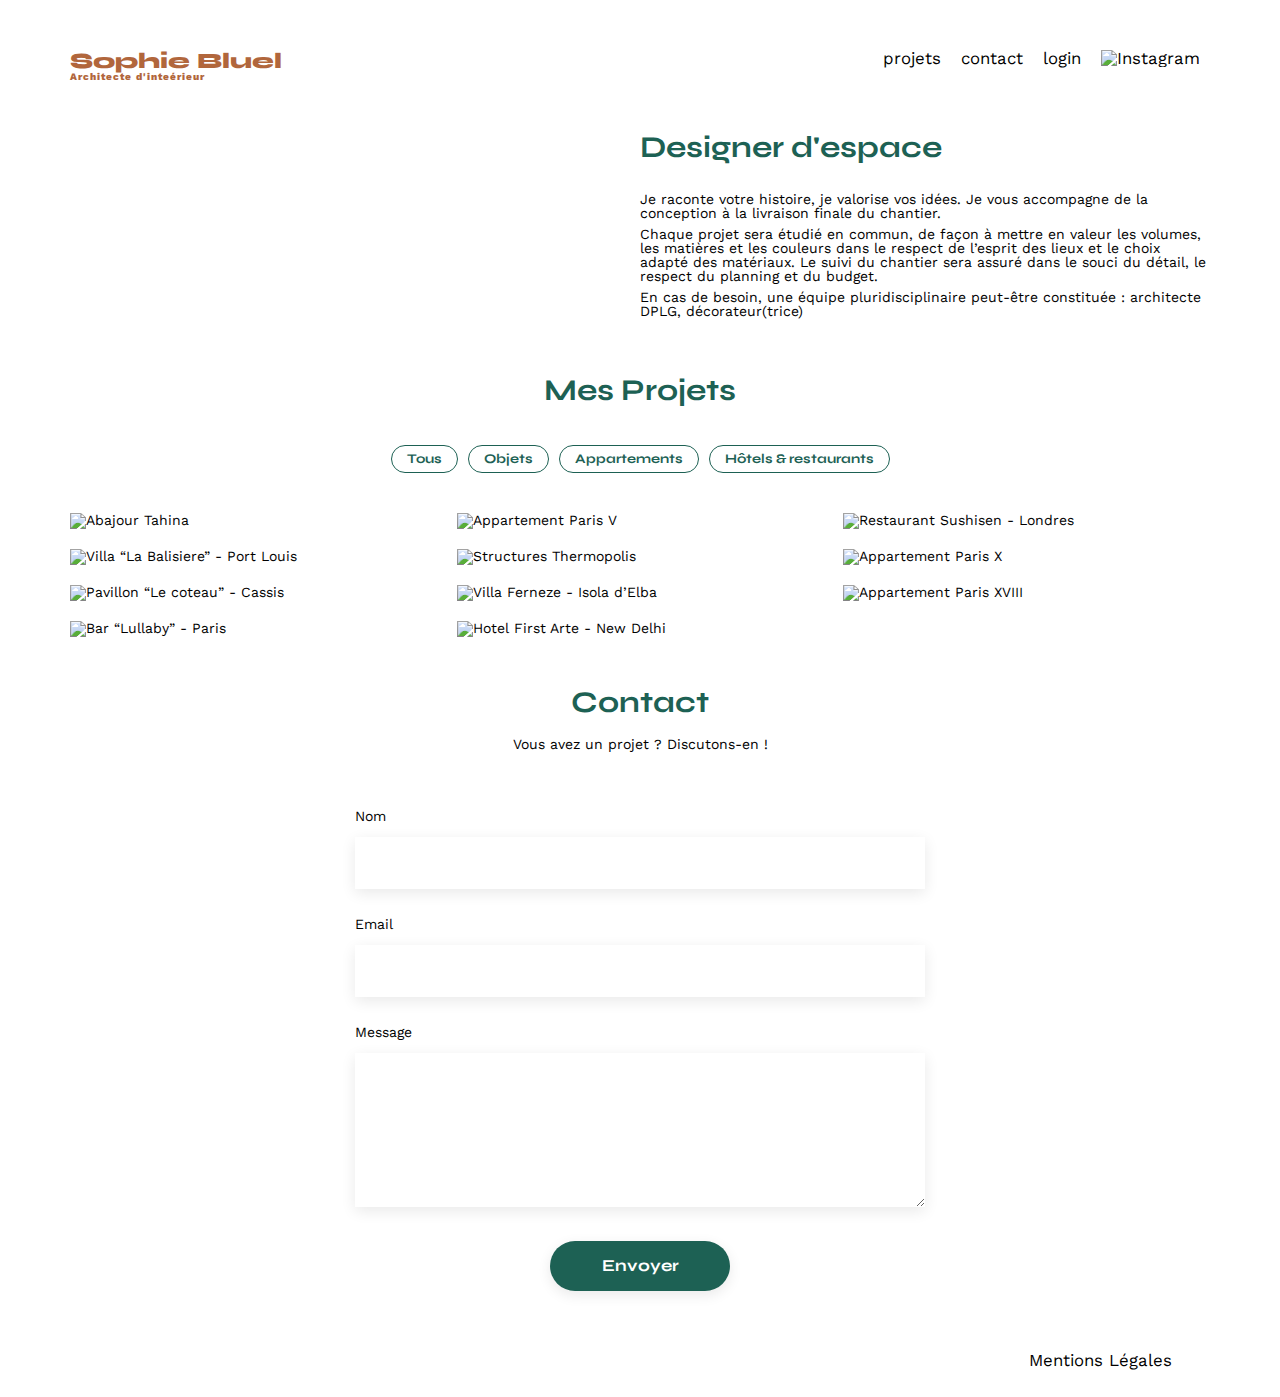
==== FrontEnd/index.html @ 772babca "first commit" ====
<!DOCTYPE html>
<html lang="fr">
<head>
	<meta charset="UTF-8">
	<title>Sophie Bluel - Architecte d'intérieur</title>
	<meta name="viewport" content="width=device-width, initial-scale=1.0">
	<link rel="preconnect" href="https://fonts.googleapis.com">
	<link rel="preconnect" href="https://fonts.gstatic.com" crossorigin>
	<link href="https://fonts.googleapis.com/css2?family=Syne:wght@700;800&family=Work+Sans&display=swap" rel="stylesheet">
	<meta name="description" content="">
	<link rel="stylesheet" href="./assets/style.css">
</head>
<body>
<header>
	<h1>Sophie Bluel <span>Architecte d'inteérieur</span></h1>
	<nav>
		<ul>
			<li><a href="./index.html">projets</a></li>
			<li><a href="./index.html#contact">contact</li>
			<li><a href="./login.html">login</a></li>
			<li><img src="./assets/icons/instagram.png" alt="Instagram"></li>
		</ul>
	</nav>
</header>
<main>
	<section id="introduction">
		<figure>
			<img src="./assets/images/sophie-bluel.png" alt="">
		</figure>
		<article>
			<h2>Designer d'espace</h2>
			<p>Je raconte votre histoire, je valorise vos idées. Je vous accompagne de la conception à la livraison finale du chantier.</p>
			<p>Chaque projet sera étudié en commun, de façon à mettre en valeur les volumes, les matières et les couleurs dans le respect de l’esprit des lieux et le choix adapté des matériaux. Le suivi du chantier sera assuré dans le souci du détail, le respect du planning et du budget.</p>
			<p>En cas de besoin, une équipe pluridisciplinaire peut-être constituée : architecte DPLG, décorateur(trice)</p>
		</article>
	</section>
	<section id="portfolio">
		<h2>Mes Projets</h2>
		<div class="filters">
			<button class="btn-filter">Tous</button>
			<button class="btn-filter">Objets</button>
			<button class="btn-filter">Appartements</button>
			<button class="btn-filter">Hôtels & restaurants</button>
		</div>
		<div class="gallery">
		</div>
	</section>
	<section id="contact">
		<h2>Contact</h2>
		<p>Vous avez un projet ? Discutons-en !</p>
		<form action="#" method="post">
			<label for="name">Nom</label>
			<input type="text" name="name" id="name">
			<label for="email">Email</label>
			<input type="email" name="email" id="email">
			<label for="message">Message</label>
			<textarea name="message" id="message" cols="30" rows="10"></textarea>
			<input type="submit" value="Envoyer"> 
		</form>
	</section>
</main>

<footer>
	<nav>
		<ul>
			<li>Mentions Légales</li>
		</ul>
	</nav>
</footer>
</body>
<script src="work.js" type="text/javascript"></script>
</html>
---- FrontEnd/assets/style.css ----
/* http://meyerweb.com/eric/tools/css/reset/
   v2.0 | 20110126
   License: none (public domain)
*/

html, body, div, span, applet, object, iframe,
h1, h2, h3, h4, h5, h6, p, blockquote, pre,
a, abbr, acronym, address, big, cite, code,
del, dfn, em, img, ins, kbd, q, s, samp,
small, strike, strong, sub, sup, tt, var,
b, u, i, center,
dl, dt, dd, ol, ul, li,
fieldset, form, label, legend,
table, caption, tbody, tfoot, thead, tr, th, td,
article, aside, canvas, details, embed,
figure, figcaption, footer, header, hgroup,
menu, nav, output, ruby, section, summary,
time, mark, audio, video {
	margin: 0;
	padding: 0;
	border: 0;
	font-size: 100%;
	font: inherit;
	vertical-align: baseline;
}
/* HTML5 display-role reset for older browsers */
article, aside, details, figcaption, figure,
footer, header, hgroup, menu, nav, section {
	display: block;
}
body {
	line-height: 1;
}
ol, ul {
	list-style: none;
}
blockquote, q {
	quotes: none;
}
blockquote:before, blockquote:after,
q:before, q:after {
	content: '';
	content: none;
}
table {
	border-collapse: collapse;
	border-spacing: 0;
}
/** end reset css**/
body {
	max-width: 1140px;
	margin:auto;
	font-family: 'Work Sans' ;
	font-size: 14px;
}
header {
	display: flex;
	justify-content: space-between;
	margin: 50px 0
}
section {
	margin: 50px 0
}

h1{
	display: flex;
	flex-direction: column;
	font-family: 'Syne';
	font-size: 22px;
	font-weight: 800;
	color: #B1663C
}

h1 > span {
	font-family: 'Work Sans';
	font-size:10px;
	letter-spacing: 0.1em;
;
}

h2{
	font-family: 'Syne';
	font-weight: 700;
	font-size: 30px;
	color: #1D6154
}
nav ul {
	display: flex;
	align-items: center;
	list-style-type: none;

}
nav li {
	padding: 0 10px;
	font-size: 1.2em;
}

li:hover {
	color: #B1663C;
}

a {
	text-decoration: none;
	color:black;
}

nav a:visited {
	color:black;
}

#introduction {
	display: flex;
	align-items: center;
}
#introduction figure {
	flex: 1
}
#introduction img {
	display: block;
	margin: auto;
	width: 80%;
}

#introduction article {
	flex: 1
}
#introduction h2 {
	margin-bottom: 1em;
}

#introduction p {
	margin-bottom: 0.5em;
}
#portfolio h2 {
	text-align: center;
	margin-bottom: 1em;
}
.gallery {
	width: 100%;
	display: grid;
	grid-template-columns: 1fr 1fr 1fr;
	grid-column-gap: 20px;
	grid-row-gap: 20px;
}

.gallery img {
	width: 100%;
}

.filters {
	display: flex;
	justify-content: center;
	margin:40px 10px;
	gap:10px;
}

.filters button {
	font-family: 'Syne';
	font-weight: 700;
	color: #1D6154;
	background-color: white;
	width: fit-content;
	padding:5px 15px;
	border: 1px solid #1D6154;
	text-align: center;
	border-radius: 60px;
}

.btn-filter:hover {
	color: white;
	background-color: #1D6154;
}

.btn-filter.active {
	color: white;
	background-color: #1D6154;
}

#contact {
	width: 50%;
margin: auto;
}
#contact > * {
	text-align: center;

}
#contact h2{
	margin-bottom: 20px;
}
#contact form {
	text-align: left;
	margin-top:30px;
	display: flex;
	flex-direction: column;
}

#contact input {
	height: 50px;
	font-size: 1.2em;
	border: none;
	box-shadow: 0px 4px 14px rgba(0, 0, 0, 0.09);
}
#contact label {
	margin: 2em 0 1em 0;
}
#contact textarea {
	border: none;
	box-shadow: 0px 4px 14px rgba(0, 0, 0, 0.09);
}

input[type="submit"]{
	font-family: 'Syne';
	font-weight: 700;
	color: white;
	background-color: #1D6154;
	margin : 2em auto ;
	width: 180px;
	text-align: center;
	border-radius: 60px ;
}

footer nav ul {
	display: flex;
	justify-content: flex-end;
	margin: 2em
}

/* Login */

.login-style {
	font-weight: bold;
	color: black;
}

#login-link:hover {
	color: black;
  }

.login-form {
	display: flex;
  	justify-content: center;
  	flex-direction: column;
  	align-items: center;
	margin: 150px 0 379px;
	padding: 20px;
	border-radius: 4px;
	background-color: #fff;
  }
  
  .form-title {
	text-align: center;
	font-size: 30px;
	color: #1D6154;
	margin-bottom: 30px;
  }
  
  .form-group {
	display: flex;
	flex-direction: column;
	margin-bottom: 20px;
  }
  
  .form-label {
	margin: 10px 0;
  }
  
  .form-input {
	width: 420px;
	height: 51px;
	padding: 0 10px 0 15px;
	box-shadow: 0px 4px 14px rgba(0, 0, 0, 0.1);
	border: none;
	outline: none;
	font-family: 'Work Sans', sans-serif;
	font-size: 14px;
	font-weight: 500;
  }
  
  .form-button {
	display: block;
	margin: 20px 0;
	background-color: #1D6154;
	color: #fff;
	border: none;
	padding: 10px 20px;
	border-radius: 60px;
	font-family: 'Syne', sans-serif;
	font-size: 14px;
  }
  
  .form-link {
	color: #000;
	text-decoration: underline;
	margin-top: 10px;
	display: block;
	text-align: center;
  }
  
  .form-error {
	color: #ff0000;
	margin-top: 20px;
	text-align: center;
	display: block;
  }
  
  #error-message {
	color: #ff0000;
	margin-top: 35px;
	display: none;
  }
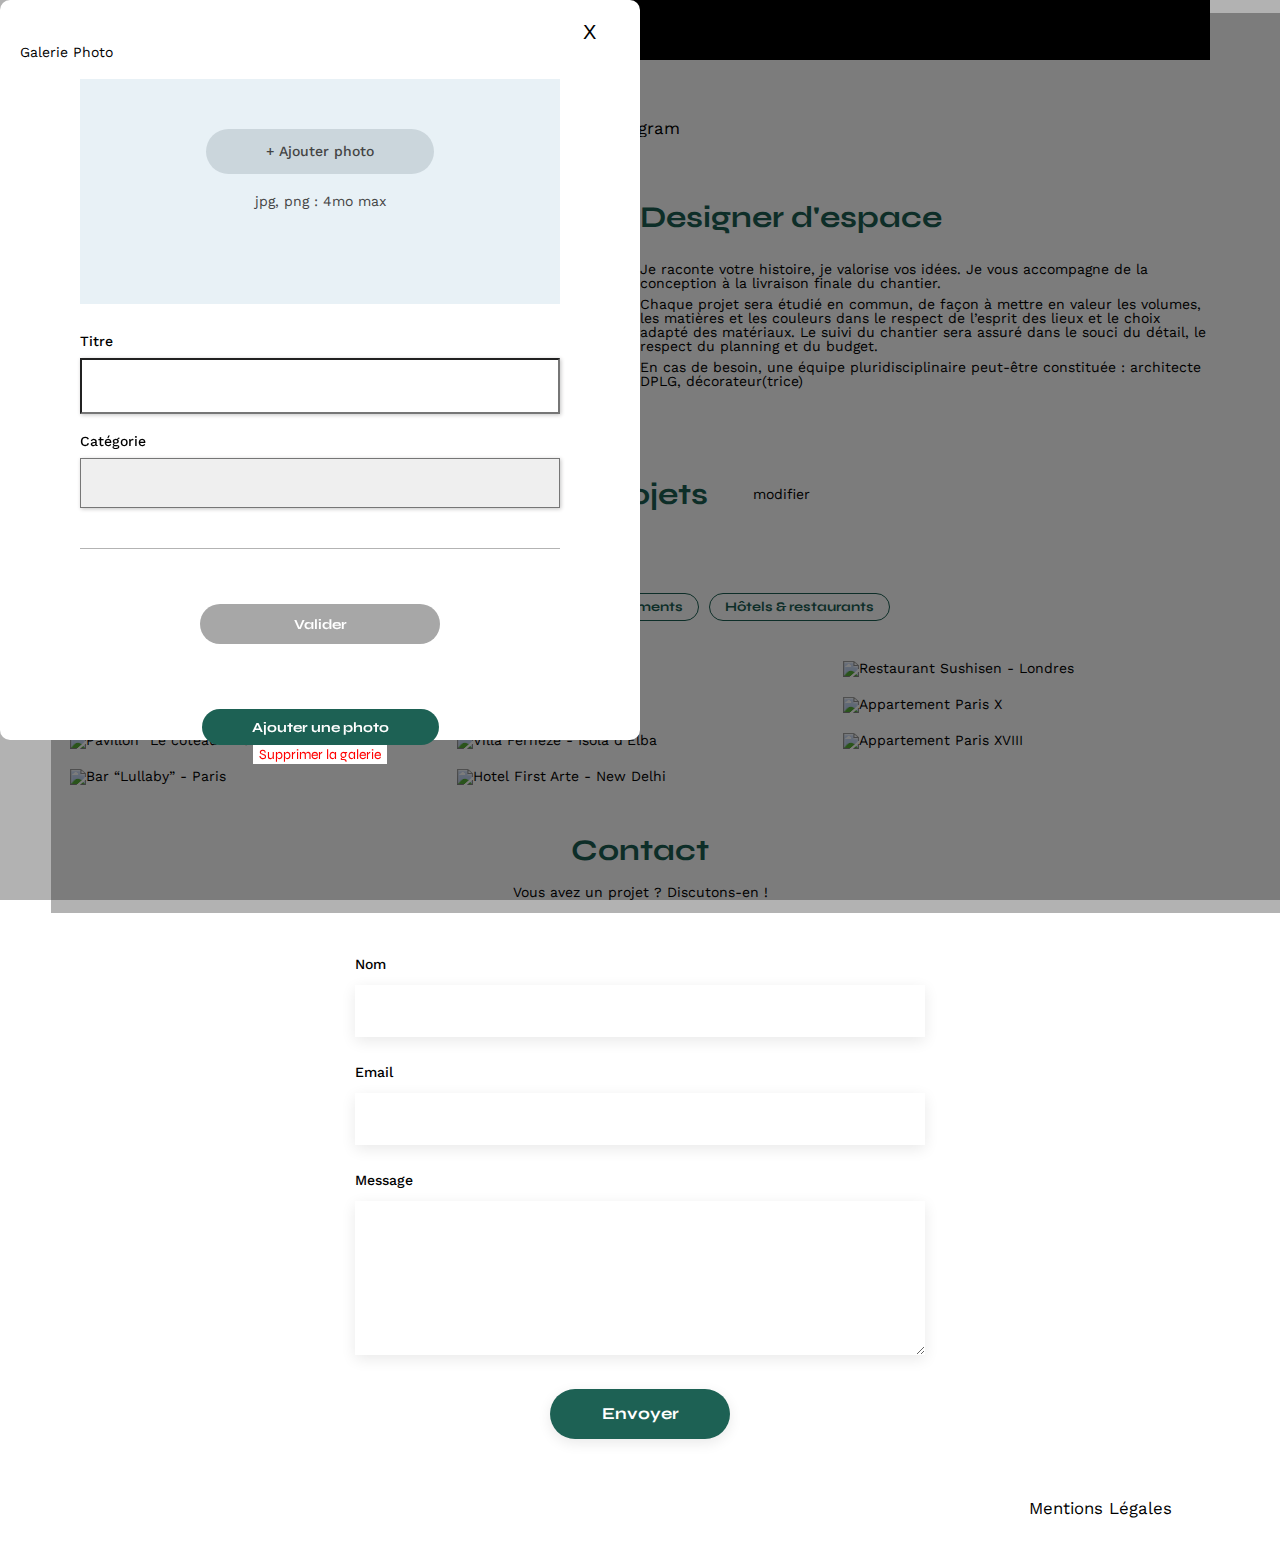
==== commit e74a1654: "dernières étapes du projet" ====
--- a/FrontEnd/index.html
+++ b/FrontEnd/index.html
@@ -1,72 +1,147 @@
 <!DOCTYPE html>
 <html lang="fr">
+
 <head>
 	<meta charset="UTF-8">
 	<title>Sophie Bluel - Architecte d'intérieur</title>
 	<meta name="viewport" content="width=device-width, initial-scale=1.0">
 	<link rel="preconnect" href="https://fonts.googleapis.com">
 	<link rel="preconnect" href="https://fonts.gstatic.com" crossorigin>
-	<link href="https://fonts.googleapis.com/css2?family=Syne:wght@700;800&family=Work+Sans&display=swap" rel="stylesheet">
+	<link href="https://fonts.googleapis.com/css2?family=Syne:wght@700;800&family=Work+Sans&display=swap"
+		rel="stylesheet">
 	<meta name="description" content="">
 	<link rel="stylesheet" href="./assets/style.css">
 </head>
-<body>
-<header>
-	<h1>Sophie Bluel <span>Architecte d'inteérieur</span></h1>
-	<nav>
-		<ul>
-			<li><a href="./index.html">projets</a></li>
-			<li><a href="./index.html#contact">contact</li>
-			<li><a href="./login.html">login</a></li>
-			<li><img src="./assets/icons/instagram.png" alt="Instagram"></li>
-		</ul>
-	</nav>
-</header>
-<main>
-	<section id="introduction">
-		<figure>
-			<img src="./assets/images/sophie-bluel.png" alt="">
-		</figure>
-		<article>
-			<h2>Designer d'espace</h2>
-			<p>Je raconte votre histoire, je valorise vos idées. Je vous accompagne de la conception à la livraison finale du chantier.</p>
-			<p>Chaque projet sera étudié en commun, de façon à mettre en valeur les volumes, les matières et les couleurs dans le respect de l’esprit des lieux et le choix adapté des matériaux. Le suivi du chantier sera assuré dans le souci du détail, le respect du planning et du budget.</p>
-			<p>En cas de besoin, une équipe pluridisciplinaire peut-être constituée : architecte DPLG, décorateur(trice)</p>
-		</article>
-	</section>
-	<section id="portfolio">
-		<h2>Mes Projets</h2>
-		<div class="filters">
-			<button class="btn-filter">Tous</button>
-			<button class="btn-filter">Objets</button>
-			<button class="btn-filter">Appartements</button>
-			<button class="btn-filter">Hôtels & restaurants</button>
-		</div>
-		<div class="gallery">
-		</div>
-	</section>
-	<section id="contact">
-		<h2>Contact</h2>
-		<p>Vous avez un projet ? Discutons-en !</p>
-		<form action="#" method="post">
-			<label for="name">Nom</label>
-			<input type="text" name="name" id="name">
-			<label for="email">Email</label>
-			<input type="email" name="email" id="email">
-			<label for="message">Message</label>
-			<textarea name="message" id="message" cols="30" rows="10"></textarea>
-			<input type="submit" value="Envoyer"> 
-		</form>
-	</section>
-</main>
 
-<footer>
-	<nav>
-		<ul>
-			<li>Mentions Légales</li>
-		</ul>
-	</nav>
-</footer>
+<body id="body">
+	<aside id="edit" class="noedit">
+		<p><i class="fa-solid fa-pen-to-square"></i>Mode édition</p>
+		<button>publier les changements</button>
+	</aside>
+	<header>
+		<div id="navbar">
+		<h1>Sophie Bluel <span>Architecte d'inteérieur</span></h1>
+		<nav>
+			<ul>
+				<li><a href="./index.html">projets</a></li>
+				<li class="contact"><a href="./index.html#contact">contact</li>
+				<li class="login-nav"><a href="./login.html">login</a></li>
+				<li class="logout">logout</li>
+				<li><img src="./assets/icons/instagram.png" alt="Instagram"></li>
+			</ul>
+		</nav>
+	</header>
+	<main>
+		<section id="introduction">
+			<figure class="figure-display">
+				<img src="./assets/images/sophie-bluel.png" alt="">
+				<div class="modification-display-image">
+					<a href="#" class="modal">
+						<i class="fa-solid fa-pen-to-square"></i>
+						<p class="modify">modifier</p>
+					</a>
+				</div>
+			</figure>
+			<article>
+				<h2>Designer d'espace</h2>
+				<p>Je raconte votre histoire, je valorise vos idées. Je vous accompagne de la conception à la livraison
+					finale du chantier.</p>
+				<p>Chaque projet sera étudié en commun, de façon à mettre en valeur les volumes, les matières et les
+					couleurs dans le respect de l’esprit des lieux et le choix adapté des matériaux. Le suivi du
+					chantier sera assuré dans le souci du détail, le respect du planning et du budget.</p>
+				<p>En cas de besoin, une équipe pluridisciplinaire peut-être constituée : architecte DPLG,
+					décorateur(trice)</p>
+			</article>
+		</section>
+		<section id="portfolio">
+			<div class="container">
+				<h2>Mes Projets</h2>
+				<a href="#modal" id="editWorks" class="noedit allmodal"><i class="fa-solid fa-pen-to-square"></i>
+					modifier</a>
+				<aside id="modal" class="modal noedit" aria-hidden="true" role="dialog" aria-modal="false"
+					aria-labelledby="titlemodal">
+					<div class="modal-wrapper">
+						<button id="back" class="noedit"><img src="./assets/icons/Arrow_Back.svg" alt=""></button>
+						<button id="close">X</button>
+						<div class="gallery-wrapper">
+							<h3 id="titlemodal">Galerie Photo</h3>
+
+							<div id="galleryEdit" class="noedit">
+							</div>
+							<div id="addElements" class="noedit">
+								<form id="form">
+									<div id="searchPicture">
+										<div id="inputPhoto" class="flex">
+											<i class="fa-sharp fa-regular fa-5x fa-image"></i>
+											<label for="photo" id="labelPhoto">
+												<p>+ Ajouter photo</p>
+												<input type="file" id="photo" accept="image/jpg, image/png"
+													size="4000000">
+											</label>
+											<p>jpg, png : 4mo max</p>
+										</div>
+
+										<img src="#" alt="" id="photoFile" class="noedit">
+									</div>
+									<label for="title" id="titleLabel">Titre</label>
+									<input type="text" id="title" class="borderInput">
+									<label for="category" id="categoryLab															el">Catégorie</label>
+									<div id="select-container">
+										<select name="category" id="category" class="borderInput">
+											<option value="0"></option>
+											<option value="1">Objets</option>
+											<option value="2">Appartements</option>
+											<option value="3">Hotels & restaurants</option>
+										</select>
+										<img id="dropdown" src="./assets/icons/dropdown.png" alt="">
+									</div>
+
+									<div id="dividerform"></div>
+									<button id="validate">Valider</button>
+								</form>
+							</div>
+							<div id="divider"></div>
+							<div class="container">
+								<button id="addWork">Ajouter une photo</button>
+								<button id="deleteGallery">Supprimer la galerie</button>
+							</div>
+						</div>
+				</aside>
+			</div>
+			<div class="filters">
+				<button class="btn-filter">Tous</button>
+				<button class="btn-filter">Objets</button>
+				<button class="btn-filter">Appartements</button>
+				<button class="btn-filter">Hôtels & restaurants</button>
+			</div>
+			</div>
+			<div class="gallery">
+			</div>
+		</section>
+		<section id="contact">
+			<h2>Contact</h2>
+			<p>Vous avez un projet ? Discutons-en !</p>
+			<form action="#" method="post">
+				<label for="name">Nom</label>
+				<input type="text" name="name" id="name">
+				<label for="email">Email</label>
+				<input type="email" name="email" id="email">
+				<label for="message">Message</label>
+				<textarea name="message" id="message" cols="30" rows="10"></textarea>
+				<input type="submit" value="Envoyer">
+			</form>
+		</section>
+	</main>
+
+	<footer>
+		<nav>
+			<ul>
+				<li>Mentions Légales</li>
+			</ul>
+		</nav>
+	</footer>
+	<script src="work.js" type="text/javascript"></script>
+	<script src="modal.js"></script>
 </body>
-<script src="work.js" type="text/javascript"></script>
-</html>
+
+</html>--- a/FrontEnd/assets/style.css
+++ b/FrontEnd/assets/style.css
@@ -3,19 +3,87 @@
    License: none (public domain)
 */
 
-html, body, div, span, applet, object, iframe,
-h1, h2, h3, h4, h5, h6, p, blockquote, pre,
-a, abbr, acronym, address, big, cite, code,
-del, dfn, em, img, ins, kbd, q, s, samp,
-small, strike, strong, sub, sup, tt, var,
-b, u, i, center,
-dl, dt, dd, ol, ul, li,
-fieldset, form, label, legend,
-table, caption, tbody, tfoot, thead, tr, th, td,
-article, aside, canvas, details, embed,
-figure, figcaption, footer, header, hgroup,
-menu, nav, output, ruby, section, summary,
-time, mark, audio, video {
+html,
+body,
+div,
+span,
+applet,
+object,
+iframe,
+h1,
+h2,
+h3,
+h4,
+h5,
+h6,
+p,
+blockquote,
+pre,
+a,
+abbr,
+acronym,
+address,
+big,
+cite,
+code,
+del,
+dfn,
+em,
+img,
+ins,
+kbd,
+q,
+s,
+samp,
+small,
+strike,
+strong,
+sub,
+sup,
+tt,
+var,
+b,
+u,
+i,
+center,
+dl,
+dt,
+dd,
+ol,
+ul,
+li,
+fieldset,
+form,
+label,
+legend,
+table,
+caption,
+tbody,
+tfoot,
+thead,
+tr,
+th,
+td,
+article,
+aside,
+canvas,
+details,
+embed,
+figure,
+figcaption,
+footer,
+header,
+hgroup,
+menu,
+nav,
+output,
+ruby,
+section,
+summary,
+time,
+mark,
+audio,
+video {
 	margin: 0;
 	padding: 0;
 	border: 0;
@@ -23,46 +91,68 @@
 	font: inherit;
 	vertical-align: baseline;
 }
+
 /* HTML5 display-role reset for older browsers */
-article, aside, details, figcaption, figure,
-footer, header, hgroup, menu, nav, section {
+article,
+aside,
+details,
+figcaption,
+figure,
+footer,
+header,
+hgroup,
+menu,
+nav,
+section {
 	display: block;
 }
+
 body {
 	line-height: 1;
 }
-ol, ul {
+
+ol,
+ul {
 	list-style: none;
 }
-blockquote, q {
+
+blockquote,
+q {
 	quotes: none;
 }
-blockquote:before, blockquote:after,
-q:before, q:after {
+
+blockquote:before,
+blockquote:after,
+q:before,
+q:after {
 	content: '';
 	content: none;
 }
+
 table {
 	border-collapse: collapse;
 	border-spacing: 0;
 }
+
 /** end reset css**/
 body {
 	max-width: 1140px;
-	margin:auto;
-	font-family: 'Work Sans' ;
+	margin: auto;
+	font-family: 'Work Sans';
 	font-size: 14px;
 }
+
 header {
 	display: flex;
 	justify-content: space-between;
 	margin: 50px 0
 }
+
 section {
 	margin: 50px 0
 }
 
-h1{
+h1 {
 	display: flex;
 	flex-direction: column;
 	font-family: 'Syne';
@@ -71,25 +161,27 @@
 	color: #B1663C
 }
 
-h1 > span {
+h1>span {
 	font-family: 'Work Sans';
-	font-size:10px;
+	font-size: 10px;
 	letter-spacing: 0.1em;
-;
-}
-
-h2{
+	;
+}
+
+h2 {
 	font-family: 'Syne';
 	font-weight: 700;
 	font-size: 30px;
 	color: #1D6154
 }
+
 nav ul {
 	display: flex;
 	align-items: center;
 	list-style-type: none;
 
 }
+
 nav li {
 	padding: 0 10px;
 	font-size: 1.2em;
@@ -101,20 +193,22 @@
 
 a {
 	text-decoration: none;
-	color:black;
+	color: black;
 }
 
 nav a:visited {
-	color:black;
+	color: black;
 }
 
 #introduction {
 	display: flex;
 	align-items: center;
 }
+
 #introduction figure {
 	flex: 1
 }
+
 #introduction img {
 	display: block;
 	margin: auto;
@@ -124,6 +218,7 @@
 #introduction article {
 	flex: 1
 }
+
 #introduction h2 {
 	margin-bottom: 1em;
 }
@@ -131,10 +226,12 @@
 #introduction p {
 	margin-bottom: 0.5em;
 }
+
 #portfolio h2 {
 	text-align: center;
 	margin-bottom: 1em;
 }
+
 .gallery {
 	width: 100%;
 	display: grid;
@@ -150,8 +247,8 @@
 .filters {
 	display: flex;
 	justify-content: center;
-	margin:40px 10px;
-	gap:10px;
+	margin: 40px 10px;
+	gap: 10px;
 }
 
 .filters button {
@@ -160,7 +257,7 @@
 	color: #1D6154;
 	background-color: white;
 	width: fit-content;
-	padding:5px 15px;
+	padding: 5px 15px;
 	border: 1px solid #1D6154;
 	text-align: center;
 	border-radius: 60px;
@@ -178,18 +275,21 @@
 
 #contact {
 	width: 50%;
-margin: auto;
-}
-#contact > * {
+	margin: auto;
+}
+
+#contact>* {
 	text-align: center;
 
 }
-#contact h2{
+
+#contact h2 {
 	margin-bottom: 20px;
 }
+
 #contact form {
 	text-align: left;
-	margin-top:30px;
+	margin-top: 30px;
 	display: flex;
 	flex-direction: column;
 }
@@ -200,29 +300,31 @@
 	border: none;
 	box-shadow: 0px 4px 14px rgba(0, 0, 0, 0.09);
 }
+
 #contact label {
 	margin: 2em 0 1em 0;
 }
+
 #contact textarea {
 	border: none;
 	box-shadow: 0px 4px 14px rgba(0, 0, 0, 0.09);
 }
 
-input[type="submit"]{
+input[type="submit"] {
 	font-family: 'Syne';
 	font-weight: 700;
 	color: white;
 	background-color: #1D6154;
-	margin : 2em auto ;
+	margin: 2em auto;
 	width: 180px;
 	text-align: center;
-	border-radius: 60px ;
+	border-radius: 60px;
 }
 
 footer nav ul {
 	display: flex;
 	justify-content: flex-end;
-	margin: 2em
+	margin: 2em;
 }
 
 /* Login */
@@ -234,37 +336,37 @@
 
 #login-link:hover {
 	color: black;
-  }
+}
 
 .login-form {
 	display: flex;
-  	justify-content: center;
-  	flex-direction: column;
-  	align-items: center;
+	justify-content: center;
+	flex-direction: column;
+	align-items: center;
 	margin: 150px 0 379px;
 	padding: 20px;
 	border-radius: 4px;
 	background-color: #fff;
-  }
-  
-  .form-title {
+}
+
+.form-title {
 	text-align: center;
 	font-size: 30px;
 	color: #1D6154;
 	margin-bottom: 30px;
-  }
-  
-  .form-group {
+}
+
+.form-group {
 	display: flex;
 	flex-direction: column;
 	margin-bottom: 20px;
-  }
-  
-  .form-label {
+}
+
+.form-label {
 	margin: 10px 0;
-  }
-  
-  .form-input {
+}
+
+.form-input {
 	width: 420px;
 	height: 51px;
 	padding: 0 10px 0 15px;
@@ -274,9 +376,9 @@
 	font-family: 'Work Sans', sans-serif;
 	font-size: 14px;
 	font-weight: 500;
-  }
-  
-  .form-button {
+}
+
+.form-button {
 	display: block;
 	margin: 20px 0;
 	background-color: #1D6154;
@@ -286,25 +388,318 @@
 	border-radius: 60px;
 	font-family: 'Syne', sans-serif;
 	font-size: 14px;
-  }
-  
-  .form-link {
+}
+
+.form-link {
 	color: #000;
 	text-decoration: underline;
 	margin-top: 10px;
 	display: block;
 	text-align: center;
-  }
-  
-  .form-error {
+}
+
+.form-error {
 	color: #ff0000;
 	margin-top: 20px;
 	text-align: center;
 	display: block;
-  }
-  
-  #error-message {
+}
+
+#error-message {
 	color: #ff0000;
 	margin-top: 35px;
 	display: none;
-  }
+}
+
+Mode édition
+
+.noedit{
+    display:none;
+}
+
+.edit{
+    display: block;
+}
+
+.flex{
+    display: flex;
+}
+
+#edit{
+    background-color: black;
+    margin: 0;
+    width: 100%;
+    height: 60px;
+    justify-content: center;
+    align-items: center;
+}
+
+#edit p{
+    color: white;
+}
+
+#edit button{
+    border-radius: 60px;
+    height: 60%;
+    padding: 5px 25px;
+    margin: 10px;
+    border: none;
+    background-color: white;
+    cursor: pointer;
+}
+
+#navbar{
+    display: flex;
+    justify-content: space-between;
+    padding-top: 10px;
+}
+
+#introduction a{
+	position: absolute;
+	margin-top: 1%;
+	margin-left: 4%;
+}
+
+.container{
+    display: flex;
+    justify-content: center;
+    align-items: center;
+    margin: 6em 0;
+}
+
+#portfolio h2{
+    margin: 0 1.5em;
+}
+
+/* MODAL */
+#modal button{
+    cursor: pointer;
+}
+
+.modal{
+    position: fixed;
+    align-items: center;
+    justify-content: center;
+    top: 0;
+    left: 0;
+    width: 100%;
+    height: 100%;
+    background: rgba(0, 0, 0, 0.3);
+}
+
+.modal-wrapper{
+    background-color: white;
+    width:600px;
+    height: 700px;
+    max-width: calc(100vw - 20px);
+    max-height: calc(100vh - 20px);
+    border-radius: 10px;
+    padding: 20px;
+}
+
+.gallery-wrapper{
+    display: flex;
+    flex-direction: column;
+    justify-content: space-around;
+    height: 660px;
+}
+
+#close, #deleteGallery{
+    border: 0;
+    background-color: white;
+}
+
+#close{
+    font-size: 20px;
+    position: relative;
+    left:540px;
+}
+
+#galleryEdit{
+	width: 80%;
+	margin: auto;
+	display: grid;
+	grid-template-columns: repeat(5, 1fr);
+	grid-gap: 13px 10px;
+    overflow: scroll;
+}
+
+#galleryEdit img {
+	width: 100%;
+}
+
+.card{
+    position: relative;
+    min-height: 133px;
+}
+
+.btnIcon{
+    align-items: center;
+    position: absolute;
+    bottom: 109px;
+    left: 62px;
+    padding: 2px 4px 1px 4px;
+    background-color: black;
+    border-radius: 5px;
+    width: 20px;
+    height: 20px;
+    border: 0;
+}
+
+#divider{
+    height: 1px;
+    width: 500px;
+    background-color:#B3B3B3;
+    margin: 20px auto;
+}
+
+#modal .container{
+    flex-direction: column;
+    justify-content: space-between;
+    height: 12%;
+    margin:10px; 
+}
+
+#addWork{
+    background-color: #1D6154;
+    border-radius:60px;
+    height: 36px;
+    width: 237px;
+    color: white;
+    font-family: "Syne";
+    font-weight: 700;
+    font-size: 14px;
+    border: 0;
+}
+
+#deleteGallery{
+    color: red;
+    font-size: 14px;
+    font-family: "Syne";
+}
+
+/* MODAL ADD PICTURES */
+
+#back{
+    border: 0;
+    background-color: transparent;
+}
+
+#dividerform{
+    height: 1px;
+    width: 100%;
+    background-color:#B3B3B3;
+    margin: 40px auto;
+}
+
+#form{
+    display: flex;
+    flex-direction: column;
+    width: 80%;
+    height: 600px;
+    margin: auto;
+}
+
+#inputPhoto{
+    flex-direction: column;
+    justify-content: center;
+    align-items: center;
+}
+
+label{
+    font-family: "Work Sans";
+    font-weight: 500;
+    font-size: 14px;
+    margin-top: 20px;
+    margin-bottom: 10px;
+}
+
+#labelPhoto{
+    background-color: #CBD6DC;
+    border-radius: 50px;
+    width: 90%;
+    cursor: pointer;
+}
+
+#labelPhoto p{
+    color: #306685;
+    font-weight: 500;
+    text-align: center;
+    position: relative;
+    top: 5px;
+}
+
+#photo{
+    visibility: hidden;
+}
+
+#photoFile{
+    max-width: 165px;
+    margin: auto;
+}
+
+#title, select{
+    height: 50px;
+    box-shadow: 1px 1px 4px #c5c4c4;
+    padding-left: 10px;
+}
+
+#titleLabel, #categoryLabel{
+    margin: 30px 0 10px 0;
+}
+
+#select-container{
+    position: relative;
+    width: 100%;
+}
+
+select{
+    appearance: none; 
+    cursor: pointer;
+    width: 100%;
+}
+
+#dropdown{
+    position: absolute;
+    bottom: 20px;
+    width: 1em;
+    right: 30px;
+   
+}
+
+#searchPicture{
+    display:flex;
+    flex-direction: column;
+    justify-content: center;
+    align-items: center;
+    background-color: #E8F1F6;
+    height: 225px;
+    margin-top: 20px;
+}
+
+#searchPicture .fa-image{
+    color: #B9C5CC;
+    margin-bottom: 30px;
+}
+
+#searchPicture p{
+    color: #444444;
+    margin-top: 10px;
+}
+
+#validate{
+    font-family: "Syne";
+    font-size: 14px;
+    font-weight: 700;
+    width: 240px;
+    height: 40px;
+    border-radius: 60px;
+    border: none;
+    color: #FFF;
+    background-color: #A7A7A7;
+    margin: auto;
+}
+
+#validate:hover{
+    background-color: #1D6154;
+}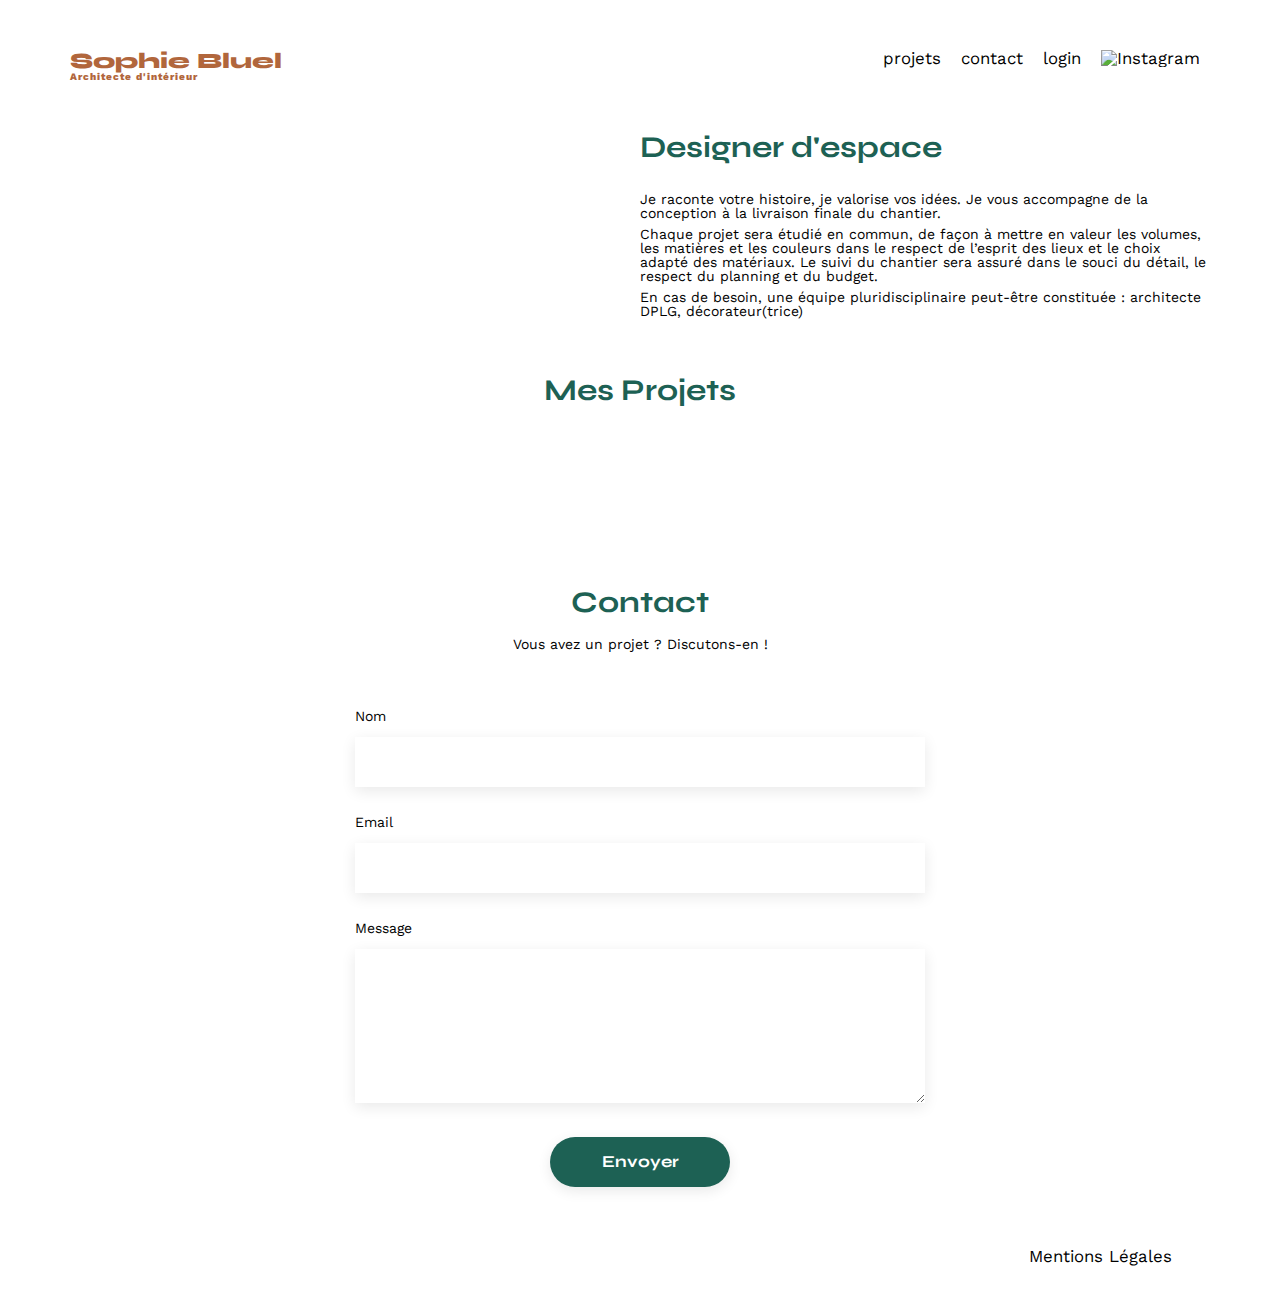
==== commit ae312e99: "dernières modifs" ====
--- a/FrontEnd/index.html
+++ b/FrontEnd/index.html
@@ -11,30 +11,46 @@
 		rel="stylesheet">
 	<meta name="description" content="">
 	<link rel="stylesheet" href="./assets/style.css">
+	<script src="https://kit.fontawesome.com/43c9024195.js" crossorigin="anonymous"></script>
 </head>
 
-<body id="body">
-	<aside id="edit" class="noedit">
-		<p><i class="fa-solid fa-pen-to-square"></i>Mode édition</p>
-		<button>publier les changements</button>
-	</aside>
+<body>
+	<!-- En-tête de la page -->
 	<header>
-		<div id="navbar">
-		<h1>Sophie Bluel <span>Architecte d'inteérieur</span></h1>
+		<!-- Barre supérieure -->
+		<div id="top-bar">
+			<!-- Bouton pour activer le mode édition -->
+			<div class="edition-mode">
+				<i class="fa-solid fa-pen-to-square"></i>
+				<p>Mode édition</p>
+			</div>
+			<!-- Bouton pour publier les changements -->
+			<div class="publish-button">
+				<input type="submit" value="Publier les changements" class="publish" id="publish-button">
+			</div>
+		</div>
+		<!-- Titre de la page -->
+		<h1>Sophie Bluel <span>Architecte d'intérieur</span></h1>
+		<!-- Menu de navigation -->
 		<nav>
 			<ul>
 				<li><a href="./index.html">projets</a></li>
-				<li class="contact"><a href="./index.html#contact">contact</li>
-				<li class="login-nav"><a href="./login.html">login</a></li>
+				<li class="contact"><a href="#contact">contact</a></li>
+				<li class="login-nav"><a href="login.html">login</a></li>
 				<li class="logout">logout</li>
 				<li><img src="./assets/icons/instagram.png" alt="Instagram"></li>
 			</ul>
 		</nav>
 	</header>
+
+	<!-- Contenu principal de la page -->
 	<main>
+		<!-- Section d'introduction -->
 		<section id="introduction">
+			<!-- Image de présentation -->
 			<figure class="figure-display">
 				<img src="./assets/images/sophie-bluel.png" alt="">
+				<!-- Bouton pour modifier l'image -->
 				<div class="modification-display-image">
 					<a href="#" class="modal">
 						<i class="fa-solid fa-pen-to-square"></i>
@@ -42,6 +58,7 @@
 					</a>
 				</div>
 			</figure>
+			<!-- Texte de présentation -->
 			<article>
 				<h2>Designer d'espace</h2>
 				<p>Je raconte votre histoire, je valorise vos idées. Je vous accompagne de la conception à la livraison
@@ -53,95 +70,169 @@
 					décorateur(trice)</p>
 			</article>
 		</section>
+
+		<!-- Section du portfolio -->
 		<section id="portfolio">
-			<div class="container">
+			<!-- Titre de la section -->
+			<div class="project-display">
 				<h2>Mes Projets</h2>
-				<a href="#modal" id="editWorks" class="noedit allmodal"><i class="fa-solid fa-pen-to-square"></i>
-					modifier</a>
-				<aside id="modal" class="modal noedit" aria-hidden="true" role="dialog" aria-modal="false"
-					aria-labelledby="titlemodal">
-					<div class="modal-wrapper">
-						<button id="back" class="noedit"><img src="./assets/icons/Arrow_Back.svg" alt=""></button>
-						<button id="close">X</button>
-						<div class="gallery-wrapper">
-							<h3 id="titlemodal">Galerie Photo</h3>
-
-							<div id="galleryEdit" class="noedit">
-							</div>
-							<div id="addElements" class="noedit">
-								<form id="form">
-									<div id="searchPicture">
-										<div id="inputPhoto" class="flex">
-											<i class="fa-sharp fa-regular fa-5x fa-image"></i>
-											<label for="photo" id="labelPhoto">
-												<p>+ Ajouter photo</p>
-												<input type="file" id="photo" accept="image/jpg, image/png"
-													size="4000000">
-											</label>
-											<p>jpg, png : 4mo max</p>
-										</div>
-
-										<img src="#" alt="" id="photoFile" class="noedit">
-									</div>
-									<label for="title" id="titleLabel">Titre</label>
-									<input type="text" id="title" class="borderInput">
-									<label for="category" id="categoryLab															el">Catégorie</label>
-									<div id="select-container">
-										<select name="category" id="category" class="borderInput">
-											<option value="0"></option>
-											<option value="1">Objets</option>
-											<option value="2">Appartements</option>
-											<option value="3">Hotels & restaurants</option>
-										</select>
-										<img id="dropdown" src="./assets/icons/dropdown.png" alt="">
-									</div>
-
-									<div id="dividerform"></div>
-									<button id="validate">Valider</button>
-								</form>
-							</div>
-							<div id="divider"></div>
-							<div class="container">
-								<button id="addWork">Ajouter une photo</button>
-								<button id="deleteGallery">Supprimer la galerie</button>
-							</div>
-						</div>
-				</aside>
-			</div>
-			<div class="filters">
-				<button class="btn-filter">Tous</button>
-				<button class="btn-filter">Objets</button>
-				<button class="btn-filter">Appartements</button>
-				<button class="btn-filter">Hôtels & restaurants</button>
-			</div>
-			</div>
+				<!-- Bouton pour modifier les projets -->
+				<div class="modification-display-project">
+					<a href="#modal1" class="modal">
+						<div class="modal-trigger">
+							<i class="fa-solid fa-pen-to-square"></i>
+							<p class="modify">modifier</p>
+						</div>
+					</a>
+				</div>
+			</div>
+
+			<!-- Galerie d'images des projets -->
 			<div class="gallery">
 			</div>
 		</section>
+
+		<!-- Section de contact -->
 		<section id="contact">
+			<!-- Titre de la section -->
 			<h2>Contact</h2>
+
+			<!-- Texte d'introduction -->
 			<p>Vous avez un projet ? Discutons-en !</p>
+
+			<!-- Formulaire de contact -->
 			<form action="#" method="post">
+				<!-- Champ d'entrée pour le nom -->
 				<label for="name">Nom</label>
 				<input type="text" name="name" id="name">
+
+				<!-- Champ d'entrée pour l'email -->
 				<label for="email">Email</label>
 				<input type="email" name="email" id="email">
+
+				<!-- Champ d'entrée pour le message -->
 				<label for="message">Message</label>
 				<textarea name="message" id="message" cols="30" rows="10"></textarea>
+
+				<!-- Bouton de soumission du formulaire -->
 				<input type="submit" value="Envoyer">
 			</form>
 		</section>
 	</main>
 
+	<!-- Pied de page -->
 	<footer>
+		<!-- Menu de navigation du pied de page -->
 		<nav>
 			<ul>
 				<li>Mentions Légales</li>
 			</ul>
 		</nav>
 	</footer>
-	<script src="work.js" type="text/javascript"></script>
+
+	<!-- Fenêtre modale pour la galerie photo -->
+	<aside id="modal1" class="modal-display" aria-hidden="true" role="modal" aria-labelledby="titlemodal"
+		style="display: none">
+		<!-- Conteneur de la fenêtre modale -->
+		<div class="modal-wrapper">
+			<!-- Bouton pour fermer la fenêtre modale -->
+			<button class="modal-close" data-target="#modal1"><i class="fa-solid fa-x cross-icon"></i></button>
+
+			<!-- Première partie de la fenêtre modale -->
+			<div id="first-elements">
+				<!-- Titre de la fenêtre modale -->
+				<h2 id="titlemodal" class="modal-name">Galerie photo</h2>
+
+				<!-- Conteneur des images de la galerie -->
+				<div class="modal-images" id="modal-works-container">
+					<!-- Ligne d'images -->
+					<div class="image-row">
+						<!-- Conteneur d'une image -->
+						<div class="image-container">
+							<!-- Bouton pour éditer l'image -->
+							<span class="edit-button">éditer</span>
+						</div>
+						<!-- Conteneur d'une autre image -->
+						<div class="image-container">
+							<!-- Bouton pour éditer l'image -->
+							<span class="edit-button">éditer</span>
+						</div>
+					</div>
+					<!-- Autre ligne d'images -->
+					<div class="image-row">
+						<!-- Conteneur d'une image -->
+						<div class="image-container">
+							<!-- Bouton pour éditer l'image -->
+							<span class="edit-button">éditer</span>
+						</div>
+					</div>
+				</div>
+
+				<!-- Conteneur des boutons pour modifier la galerie -->
+				<div class="modal-changes-container">
+					<!-- Bouton pour ajouter une photo à la galerie -->
+					<div>
+						<input type="submit" value="Ajouter une photo" id="add-photo">
+					</div>
+					<!-- Bouton pour supprimer la galerie -->
+					<p class="suppress">Supprimer la galerie</p>
+				</div>
+			</div>
+
+			<!-- Deuxième partie de la fenêtre modale (pour ajouter une photo) -->
+			<div id="new-elements">
+				<!-- Bouton pour revenir à la première partie de la fenêtre modale -->
+				<i class="fa-solid fa-arrow-left close-icon"></i>
+
+				<!-- Contenu de la deuxième partie de la fenêtre modale -->
+				<div class="new-elements-display">
+					<!-- Titre de la deuxième partie de la fenêtre modale -->
+					<h2 id="titlemodal" class="modal-name">Ajout photo</h2>
+
+					<!-- Formulaire pour ajouter une photo à la galerie -->
+					<div class="photo-addition">
+						<!-- Icône pour ajouter une photo -->
+						<i class="fa-solid fa-image photo-addition-icon"></i>
+
+						<!-- Bouton pour sélectionner une photo à ajouter à la galerie -->
+						<label for="photo-addition-button" class="custom-file-upload">
+							+ Ajouter photo
+						</label>
+						<input type="file" value="+ Ajouter photo" onchange="imagePreview(this)" name="avatar"
+							accept="image/png, image/jpeg" id="photo-addition-button">
+
+						<!-- Aperçu de l'image sélectionnée -->
+						<img id="avatar" src="" alt="" />
+
+						<!-- Informations sur les formats d'image acceptés et la taille maximale des fichiers -->
+						<p class="photo-addition-stats">jpg, png : 4mo max</p>
+
+						<!-- Image téléchargée (cachée par défaut) -->
+						<img id="uploaded-image" class="hidden" src="#" alt="">
+					</div>
+
+					<!-- Champ d'entrée pour le titre de l'image -->
+					<div class="form-group-addition">
+						<label class="form-label" for="title">Titre</label>
+						<input id="title-input" class="form-input" type="text" name="title" required>
+					</div>
+
+					<!-- Champ de sélection pour la catégorie de l'image -->
+					<div class="form-group-addition">
+						<label class="form-label" for="category">Catégorie</label>
+						<select id="category-input" class="form-input" name="category" required>
+						</select>
+					</div>
+
+					<!-- Bouton pour valider l'ajout de l'image à la galerie -->
+					<div class="validate">
+						<button id="send-validation">Valider</button>
+					</div>
+				</div>
+			</div>
+		</div>
+	</aside>
+
+	<!-- Script JavaScript pour gérer la fenêtre modale -->
 	<script src="modal.js"></script>
-</body>
-
-</html>+</body>--- a/FrontEnd/assets/style.css
+++ b/FrontEnd/assets/style.css
@@ -2,6 +2,10 @@
    v2.0 | 20110126
    License: none (public domain)
 */
+
+* {
+	box-sizing: border-box;
+}
 
 html,
 body,
@@ -179,25 +183,42 @@
 	display: flex;
 	align-items: center;
 	list-style-type: none;
-
 }
 
 nav li {
 	padding: 0 10px;
 	font-size: 1.2em;
+	cursor: pointer;
+}
+
+nav ul li:first-child a {
+	color: inherit;
+	text-decoration: none;
+}
+
+nav li {
+	list-style: none;
+	text-decoration: none;
 }
 
 li:hover {
 	color: #B1663C;
 }
 
-a {
+nav li a:hover {
+	color: #B1663C;
+}
+
+.login-nav a {
+	color: black;
 	text-decoration: none;
-	color: black;
-}
-
-nav a:visited {
-	color: black;
+	cursor: pointer;
+}
+
+.contact a {
+	color: black;
+	text-decoration: none;
+	cursor: pointer;
 }
 
 #introduction {
@@ -242,35 +263,7 @@
 
 .gallery img {
 	width: 100%;
-}
-
-.filters {
-	display: flex;
-	justify-content: center;
-	margin: 40px 10px;
-	gap: 10px;
-}
-
-.filters button {
-	font-family: 'Syne';
-	font-weight: 700;
-	color: #1D6154;
-	background-color: white;
-	width: fit-content;
-	padding: 5px 15px;
-	border: 1px solid #1D6154;
-	text-align: center;
-	border-radius: 60px;
-}
-
-.btn-filter:hover {
-	color: white;
-	background-color: #1D6154;
-}
-
-.btn-filter.active {
-	color: white;
-	background-color: #1D6154;
+
 }
 
 #contact {
@@ -324,10 +317,10 @@
 footer nav ul {
 	display: flex;
 	justify-content: flex-end;
-	margin: 2em;
-}
-
-/* Login */
+	margin: 2em
+}
+
+/**Login page**/
 
 .login-style {
 	font-weight: bold;
@@ -343,7 +336,7 @@
 	justify-content: center;
 	flex-direction: column;
 	align-items: center;
-	margin: 150px 0 379px;
+	margin: 150px 0px 379px 0px;
 	padding: 20px;
 	border-radius: 4px;
 	background-color: #fff;
@@ -359,17 +352,21 @@
 .form-group {
 	display: flex;
 	flex-direction: column;
+	align-items: left;
 	margin-bottom: 20px;
 }
 
 .form-label {
-	margin: 10px 0;
+	text-align: left;
+	color: #000;
+	margin-top: 10px;
+	margin-bottom: 10px;
 }
 
 .form-input {
 	width: 420px;
 	height: 51px;
-	padding: 0 10px 0 15px;
+	padding: 0px 10px 0px 15px;
 	box-shadow: 0px 4px 14px rgba(0, 0, 0, 0.1);
 	border: none;
 	outline: none;
@@ -380,7 +377,7 @@
 
 .form-button {
 	display: block;
-	margin: 20px 0;
+	margin: 20px 0px 20px 0px;
 	background-color: #1D6154;
 	color: #fff;
 	border: none;
@@ -403,6 +400,7 @@
 	margin-top: 20px;
 	text-align: center;
 	display: block;
+	/* Display error message by default */
 }
 
 #error-message {
@@ -411,295 +409,385 @@
 	display: none;
 }
 
-Mode édition
-
-.noedit{
-    display:none;
-}
-
-.edit{
-    display: block;
-}
-
-.flex{
-    display: flex;
-}
-
-#edit{
-    background-color: black;
-    margin: 0;
-    width: 100%;
-    height: 60px;
-    justify-content: center;
-    align-items: center;
-}
-
-#edit p{
-    color: white;
-}
-
-#edit button{
-    border-radius: 60px;
-    height: 60%;
-    padding: 5px 25px;
-    margin: 10px;
-    border: none;
-    background-color: white;
-    cursor: pointer;
-}
-
-#navbar{
-    display: flex;
-    justify-content: space-between;
-    padding-top: 10px;
-}
-
-#introduction a{
+/**Admin style**/
+
+#top-bar {
+	width: 100%;
+	height: 59px;
+	background-color: black;
 	position: absolute;
-	margin-top: 1%;
-	margin-left: 4%;
-}
-
-.container{
-    display: flex;
-    justify-content: center;
-    align-items: center;
-    margin: 6em 0;
-}
-
-#portfolio h2{
-    margin: 0 1.5em;
-}
-
-/* MODAL */
-#modal button{
-    cursor: pointer;
-}
-
-.modal{
-    position: fixed;
-    align-items: center;
-    justify-content: center;
-    top: 0;
-    left: 0;
-    width: 100%;
-    height: 100%;
-    background: rgba(0, 0, 0, 0.3);
-}
-
-.modal-wrapper{
-    background-color: white;
-    width:600px;
-    height: 700px;
-    max-width: calc(100vw - 20px);
-    max-height: calc(100vh - 20px);
-    border-radius: 10px;
-    padding: 20px;
-}
-
-.gallery-wrapper{
-    display: flex;
-    flex-direction: column;
-    justify-content: space-around;
-    height: 660px;
-}
-
-#close, #deleteGallery{
-    border: 0;
-    background-color: white;
-}
-
-#close{
-    font-size: 20px;
-    position: relative;
-    left:540px;
-}
-
-#galleryEdit{
+	top: 0;
+	left: 0;
+	display: flex;
+	align-items: center;
+	justify-content: center;
+	display: none;
+}
+
+.edition-mode {
+	color: white;
+	font-size: 16px;
+	font-weight: 400;
+	font-family: 'Work Sans', sans-serif;
+	margin-right: 30px;
+}
+
+#top-bar .edition-mode {
+	display: flex;
+	align-items: center;
+}
+
+#top-bar .edition-mode i {
+	font-size: 16px;
+	font-weight: 400;
+	color: white;
+	margin-right: 0.5em;
+}
+
+#publish-button {
+	width: 216px;
+	height: 38px;
+	font-family: 'Syne';
+	font-weight: 700;
+	color: black;
+	background-color: white;
+	margin: 2em auto;
+	text-align: center;
+	border-radius: 60px;
+	border: none;
+}
+
+.logout {
+	display: none;
+	cursor: pointer;
+}
+
+.figure-display {
+	display: flex;
+	flex-direction: column;
+}
+
+.modal {
+	text-decoration: none;
+	display: flex;
+}
+
+.modification-display-image {
+	display: flex;
 	width: 80%;
 	margin: auto;
+	margin-top: 15px;
+	display: none;
+}
+
+.modify {
+	font-size: 16px;
+	font-weight: 400;
+	margin-left: 8px;
+	color: black;
+	text-decoration: none;
+}
+
+i.fa-solid.fa-pen-to-square {
+	font-weight: 400;
+	color: black;
+}
+
+.project-display .modification-display-image,
+.modification-display-project {
+	display: flex;
+	cursor: pointer;
+}
+
+.modification-display-image .modal-trigger,
+.project-display .modification-display-project .modal-trigger {
+	display: flex;
+}
+
+.project-display .modification-display-image .modify,
+.modification-display-project .modify {
+	font-size: 16px;
+	font-weight: 400;
+	margin-left: 8px;
+	color: black;
+	text-decoration: none;
+}
+
+.project-display {
+	display: flex;
+	justify-content: center;
+	align-items: center;
+	width: 100%;
+}
+
+.modification-display-project {
+	display: flex;
+	margin-left: 45px;
+	margin-bottom: 29px;
+	display: none;
+}
+
+/**Modale**/
+
+.modal-display {
+	display: flex;
+	justify-content: center;
+	align-items: center;
+	position: fixed;
+	top: 0;
+	left: 0;
+	height: 100%;
+	width: 100%;
+	background: rgba(0, 0, 0, 0.3)
+}
+
+.modal-wrapper {
+	background-color: white;
+	width: 630px;
+	max-width: calc(100vw - 20px);
+	max-height: calc(100vh - 20px);
+	border-radius: 10px;
+	padding: 26px;
+}
+
+.modal-name {
+	display: flex;
+	justify-content: center;
+	font-family: 'Work Sans';
+	font-weight: 400;
+	font-size: 26px;
+	line-height: 30.5px;
+	color: black;
+}
+
+.modal-close {
+	position: relative;
+	top: 5px;
+	left: 557px;
+	background: none;
+	border: none;
+}
+
+.modal-images {
 	display: grid;
-	grid-template-columns: repeat(5, 1fr);
-	grid-gap: 13px 10px;
-    overflow: scroll;
-}
-
-#galleryEdit img {
-	width: 100%;
-}
-
-.card{
-    position: relative;
-    min-height: 133px;
-}
-
-.btnIcon{
-    align-items: center;
-    position: absolute;
-    bottom: 109px;
-    left: 62px;
-    padding: 2px 4px 1px 4px;
-    background-color: black;
-    border-radius: 5px;
-    width: 20px;
-    height: 20px;
-    border: 0;
-}
-
-#divider{
-    height: 1px;
-    width: 500px;
-    background-color:#B3B3B3;
-    margin: 20px auto;
-}
-
-#modal .container{
-    flex-direction: column;
-    justify-content: space-between;
-    height: 12%;
-    margin:10px; 
-}
-
-#addWork{
-    background-color: #1D6154;
-    border-radius:60px;
-    height: 36px;
-    width: 237px;
-    color: white;
-    font-family: "Syne";
-    font-weight: 700;
-    font-size: 14px;
-    border: 0;
-}
-
-#deleteGallery{
-    color: red;
-    font-size: 14px;
-    font-family: "Syne";
-}
-
-/* MODAL ADD PICTURES */
-
-#back{
-    border: 0;
-    background-color: transparent;
-}
-
-#dividerform{
-    height: 1px;
-    width: 100%;
-    background-color:#B3B3B3;
-    margin: 40px auto;
-}
-
-#form{
-    display: flex;
-    flex-direction: column;
-    width: 80%;
-    height: 600px;
-    margin: auto;
-}
-
-#inputPhoto{
-    flex-direction: column;
-    justify-content: center;
-    align-items: center;
-}
-
-label{
-    font-family: "Work Sans";
-    font-weight: 500;
-    font-size: 14px;
-    margin-top: 20px;
-    margin-bottom: 10px;
-}
-
-#labelPhoto{
-    background-color: #CBD6DC;
-    border-radius: 50px;
-    width: 90%;
-    cursor: pointer;
-}
-
-#labelPhoto p{
-    color: #306685;
-    font-weight: 500;
-    text-align: center;
-    position: relative;
-    top: 5px;
-}
-
-#photo{
-    visibility: hidden;
-}
-
-#photoFile{
-    max-width: 165px;
-    margin: auto;
-}
-
-#title, select{
-    height: 50px;
-    box-shadow: 1px 1px 4px #c5c4c4;
-    padding-left: 10px;
-}
-
-#titleLabel, #categoryLabel{
-    margin: 30px 0 10px 0;
-}
-
-#select-container{
-    position: relative;
-    width: 100%;
-}
-
-select{
-    appearance: none; 
-    cursor: pointer;
-    width: 100%;
-}
-
-#dropdown{
-    position: absolute;
-    bottom: 20px;
-    width: 1em;
-    right: 30px;
-   
-}
-
-#searchPicture{
-    display:flex;
-    flex-direction: column;
-    justify-content: center;
-    align-items: center;
-    background-color: #E8F1F6;
-    height: 225px;
-    margin-top: 20px;
-}
-
-#searchPicture .fa-image{
-    color: #B9C5CC;
-    margin-bottom: 30px;
-}
-
-#searchPicture p{
-    color: #444444;
-    margin-top: 10px;
-}
-
-#validate{
-    font-family: "Syne";
-    font-size: 14px;
-    font-weight: 700;
-    width: 240px;
-    height: 40px;
-    border-radius: 60px;
-    border: none;
-    color: #FFF;
-    background-color: #A7A7A7;
-    margin: auto;
-}
-
-#validate:hover{
-    background-color: #1D6154;
+	justify-content: space-between;
+	padding: 25px 64px 14px 64px;
+	grid-template-columns: 1fr 1fr 1fr 1fr 1fr;
+}
+
+.work {
+	display: flex;
+	flex-direction: column;
+	flex-wrap: wrap;
+}
+
+.edit-button {
+	color: #000;
+}
+
+.modal-images>div {
+	display: flex;
+	justify-content: space-between;
+	margin-bottom: 20px;
+}
+
+.modal-images img {
+	width: 80px;
+	height: 105px;
+	object-fit: cover;
+	display: block;
+	margin-bottom: 5px;
+}
+
+.modal-images .modal-image-wrapper {
+	position: relative;
+}
+
+.modal-images .modal-image-wrapper .edit {
+	position: absolute;
+	top: 0;
+	right: 0;
+	background-color: rgba(0, 0, 0, 0.5);
+	color: white;
+	font-size: 0.75rem;
+	padding: 2px 5px;
+}
+
+.modal-images .modal-image-wrapper .edit i {
+	margin-right: 5px;
+}
+
+.image {
+	position: relative;
+}
+
+.image i {
+	position: absolute;
+	top: 5px;
+	right: 5px;
+	color: white;
+	background-color: black;
+	border-radius: 2px;
+	padding: 4px;
+	height: 18px;
+	width: 17px;
+	font-size: 10px;
+}
+
+.first-icon {
+	width: 18px;
+	left: 37px;
+}
+
+.trash {
+	cursor: pointer;
+	position: absolute;
+	color: white;
+	background-color: #000;
+	margin-left: 58px;
+	height: 18px;
+	width: 17px;
+	padding: 2px;
+	margin-top: 4px;
+}
+
+.modal-changes-container {
+	margin: 0 auto;
+	border-top: 1px solid #B3B3B3;
+	width: 450px;
+	padding-bottom: 5px;
+}
+
+#add-photo {
+	display: flex;
+	justify-content: center;
+	width: 237px;
+	height: 36px;
+	border: none;
+	cursor: pointer;
+}
+
+.suppress {
+	color: #ff0000;
+	display: flex;
+	justify-content: center;
+	font-family: 'Syne';
+	font-size: 14px;
+	font-weight: 400;
+	cursor: pointer;
+}
+
+/**Deuxième modale**/
+
+#first-elements {
+	display: flex;
+	flex-direction: column;
+}
+
+#new-elements {
+	display: none;
+	flex-direction: column;
+
+}
+
+.cross-icon {
+	cursor: pointer;
+}
+
+.close-icon {
+	position: relative;
+	left: 5px;
+	background: none;
+	border: none;
+	cursor: pointer;
+	width: 14px;
+}
+
+.new-elements-display {
+	display: flex;
+	flex-direction: column;
+	align-items: center;
+}
+
+.validate {
+	display: flex;
+	margin: 0 auto;
+	border-top: 1px solid #B3B3B3;
+	width: 420px;
+	padding-bottom: 5px;
+	margin-top: 47px;
+	justify-content: center;
+}
+
+#send-validation {
+	display: flex;
+	justify-content: center;
+	width: 237px;
+	height: 36px;
+	background-color: #A7A7A7;
+	border: none;
+	cursor: pointer;
+	border-radius: 15px;
+	align-items: center;
+	margin: 2em;
+	font-family: "syne";
+	color: white;
+}
+
+
+#avatar {
+	width: 160px;
+	display: none;
+	position: absolute;
+	height: 165px;
+}
+
+.photo-addition {
+	position: relative;
+	display: flex;
+	flex-direction: column;
+	align-items: center;
+	width: 420px;
+	background-color: #E8F1F6;
+	border-radius: 3px;
+	margin: 30px 0px;
+}
+
+#photo-addition-button {
+	display: none;
+
+
+}
+
+.photo-addition-icon {
+	font-size: 58px;
+	margin-top: 28px;
+	background-color: #B9C5CC;
+	color: #E8F1F6;
+}
+
+.form-group-addition {
+	display: flex;
+	flex-direction: column;
+}
+
+/**test02.04**/
+.custom-file-upload {
+
+
+	display: flex;
+	justify-content: center;
+	align-items: center;
+	width: 160px;
+	height: 36px;
+	background-color: #CBD6DC;
+	color: #306685;
+	border-radius: 50px;
+	border: none;
+	font-family: 'Work Sans';
+	font-weight: 500;
+	font-size: 14px;
+	margin-top: 21px;
+	margin-bottom: 7px;
+	cursor: pointer;
 }